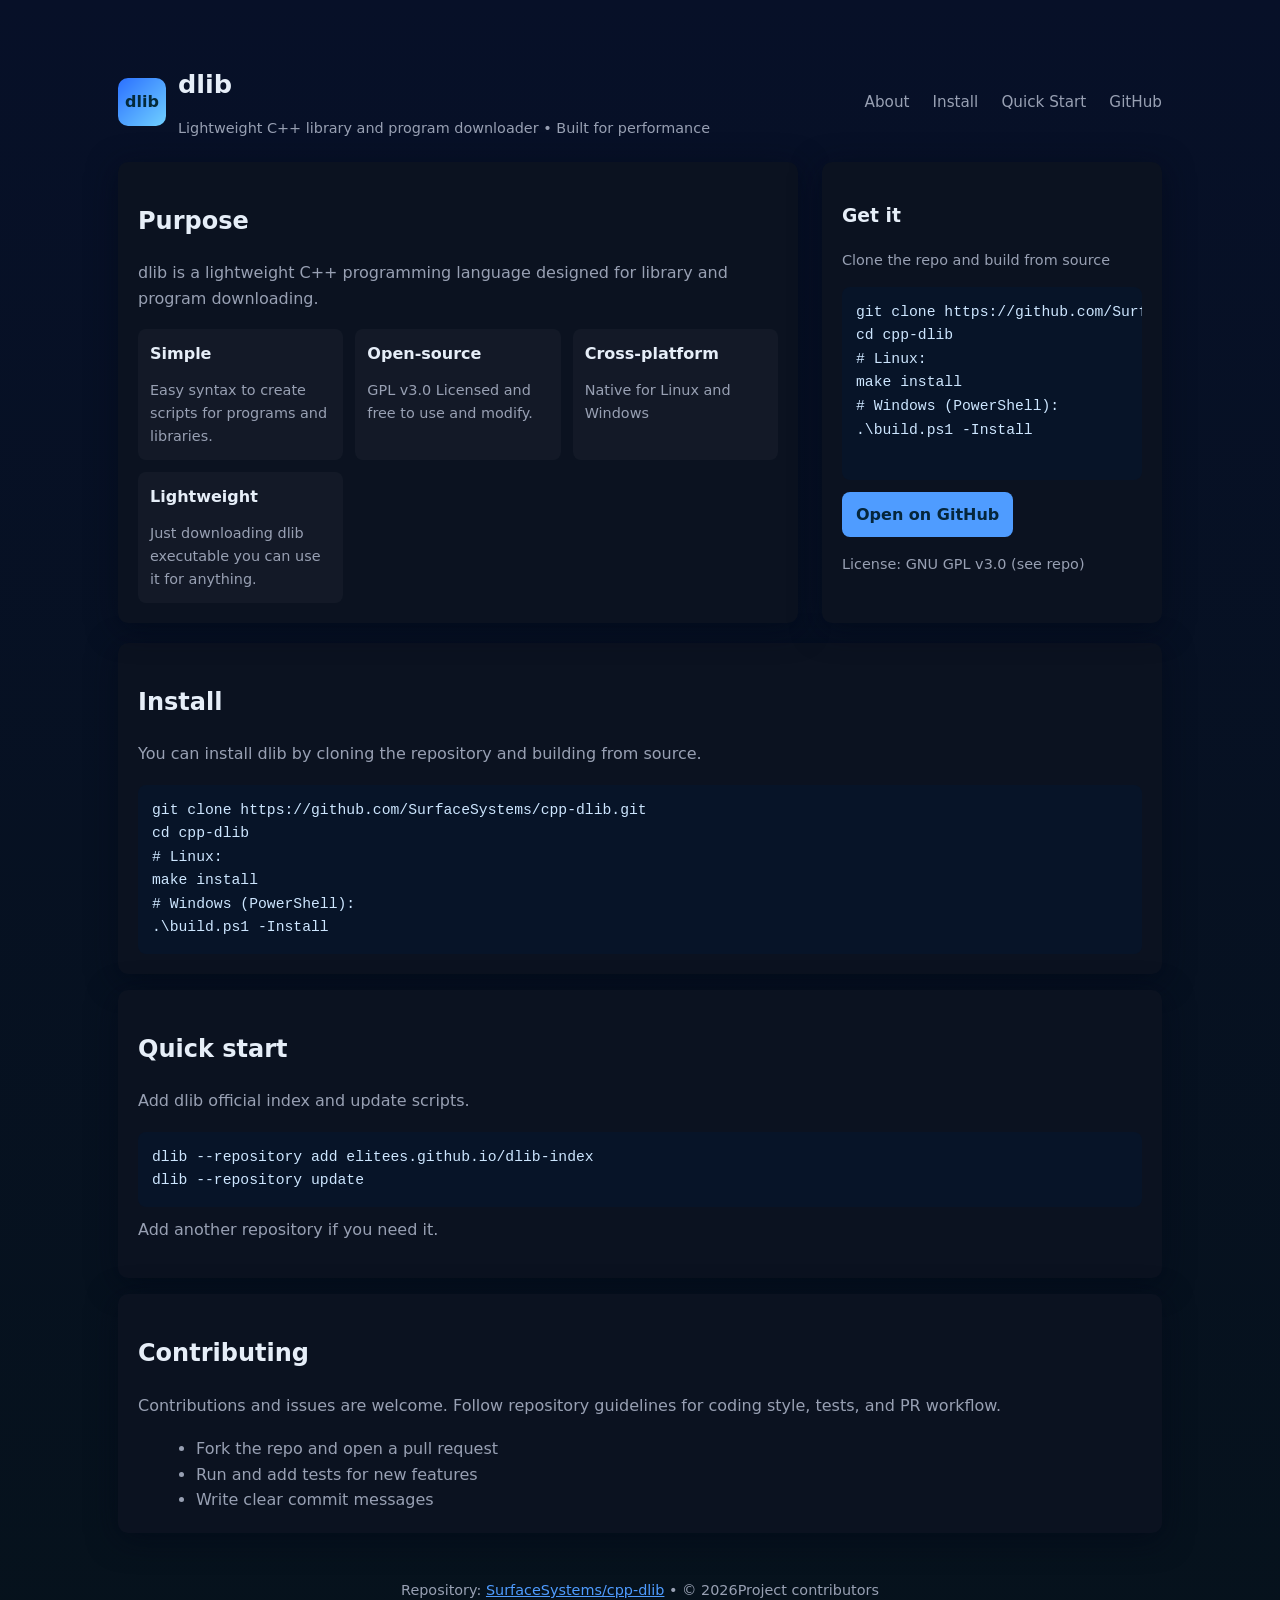
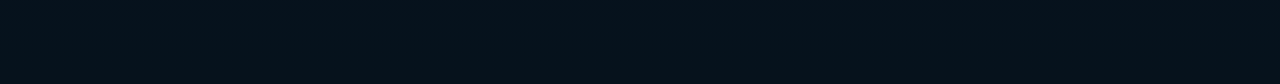
==== index.html @ 7f9338ed "Updated web" ====
<!doctype html>
<html lang="en">
<head>
    <meta charset="utf-8" />
    <meta name="viewport" content="width=device-width,initial-scale=1" />
    <title>dlib</title>
    <meta name="description" content="dlib: lightweight, modern C++ library and program downloader." />
    <style>
        :root{
            --bg:#0f1720; --card:#0b1220; --muted:#98a0b3; --accent:#4f9cff; --glass:rgba(255,255,255,0.03);
            --radius:10px; font-family: Inter, ui-sans-serif, system-ui, -apple-system, "Segoe UI", Roboto, "Helvetica Neue", Arial;
            color-scheme: dark;
        }
        *{box-sizing:border-box}
        body{margin:0;background:linear-gradient(180deg,#071028 0%, #06121c 100%);color:#e6eef8;line-height:1.6}
        .container{max-width:1100px;margin:36px auto;padding:28px}
        header{display:flex;align-items:center;justify-content:space-between;gap:16px}
        .brand{display:flex;align-items:center;gap:12px}
        .logo{width:48px;height:48px;border-radius:10px;background:linear-gradient(135deg,#2b70ff,#70d0ff);display:flex;align-items:center;justify-content:center;font-weight:700;color:#042a3a}
        h1{margin:0;font-size:1.6rem}
        nav a{color:var(--muted);text-decoration:none;margin-left:18px;font-size:0.95rem}
        .hero{display:grid;grid-template-columns:1fr 340px;gap:24px;margin-top:22px}
        .card{background:var(--card);border-radius:var(--radius);padding:20px;box-shadow:0 6px 30px rgba(2,8,23,0.6)}
        .lead{color:var(--muted);margin:12px 0 18px}
        .cta{display:inline-block;background:var(--accent);color:#05263b;padding:10px 14px;border-radius:8px;text-decoration:none;font-weight:600}
        .meta{display:flex;gap:10px;flex-wrap:wrap;margin-top:12px;color:var(--muted);font-size:0.9rem}
        .features{display:grid;grid-template-columns:repeat(auto-fit,minmax(200px,1fr));gap:12px;margin-top:18px}
        .feature{background:var(--glass);padding:12px;border-radius:8px}
        pre{background:#071428;padding:14px;border-radius:8px;overflow:auto;margin:0;color:#cde6ff}
        code{font-family: ui-monospace, SFMono-Regular, Menlo, Monaco, "Roboto Mono", "Liberation Mono", monospace;font-size:0.92rem}
        footer{margin-top:28px;padding:18px 0;color:var(--muted);font-size:0.9rem;text-align:center}
        @media (max-width:880px){.hero{grid-template-columns:1fr}nav a{display:none}}
    </style>
</head>
<body>
    <div class="container">
        <header>
            <div class="brand">
                <div class="logo">dlib</div>
                <div>
                    <h1>dlib</h1>
                    <div class="meta">Lightweight C++ library and program downloader • Built for performance</div>
                </div>
            </div>
            <nav>
                <a href="#about">About</a>
                <a href="#install">Install</a>
                <a href="#quickstart">Quick Start</a>
                <a href="https://github.com/SurfaceSystems/cpp-dlib" target="_blank" rel="noopener">GitHub</a>
            </nav>
        </header>

        <main class="hero">
            <section class="card">
                <h2>Purpose</h2>
                <p class="lead">dlib is a lightweight C++ programming language designed for library and program downloading.</p>

                <div class="features" aria-hidden="false">
                    <div class="feature">
                        <strong>Simple</strong>
                        <div class="meta">Easy syntax to create scripts for programs and libraries.</div>
                    </div>
                    <div class="feature">
                        <strong>Open-source</strong>
                        <div class="meta">GPL v3.0 Licensed and free to use and modify.</div>
                    </div>
                    <div class="feature">
                        <strong>Cross-platform</strong>
                        <div class="meta">Native for Linux and Windows</div>
                    </div>
                    <div class="feature">
                        <strong>Lightweight</strong>
                        <div class="meta">Just downloading dlib executable you can use it for anything.</div>
                    </div>
                </div>
            </section>

            <aside class="card">
                <h3>Get it</h3>
                <p class="meta">Clone the repo and build from source</p>
                <pre><code>git clone https://github.com/SurfaceSystems/cpp-dlib.git
cd cpp-dlib
# Linux:
make install
# Windows (PowerShell):
.\build.ps1 -Install
                </code></pre>

                <p style="margin-top:12px"><a class="cta" href="https://github.com/SurfaceSystems/cpp-dlib" target="_blank" rel="noopener">Open on GitHub</a></p>
                <div style="margin-top:14px;color:var(--muted);font-size:0.9rem">
                    License: GNU GPL v3.0 (see repo)
                </div>
            </aside>
        </main>

        <section id="install" class="card" style="margin-top:20px">
            <h2>Install</h2>
            <p class="lead">You can install dlib by cloning the repository and building from source.</p>

            <pre><code>git clone https://github.com/SurfaceSystems/cpp-dlib.git
cd cpp-dlib
# Linux:
make install
# Windows (PowerShell):
.\build.ps1 -Install</code></pre>
        </section>

        <section id="quickstart" class="card" style="margin-top:16px">
            <h2>Quick start</h2>
            <p class="lead">Add dlib official index and update scripts.</p>

            <pre><code>dlib --repository add elitees.github.io/dlib-index
dlib --repository update</code></pre>

            <p style="margin-top:10px;color:var(--muted)">Add another repository if you need it.</p>
        </section>

        <section id="contribute" class="card" style="margin-top:16px">
            <h2>Contributing</h2>
            <p class="lead">Contributions and issues are welcome. Follow repository guidelines for coding style, tests, and PR workflow.</p>
            <ul style="margin:8px 0 0 18px;color:var(--muted)">
                <li>Fork the repo and open a pull request</li>
                <li>Run and add tests for new features</li>
                <li>Write clear commit messages</li>
            </ul>
        </section>

        <footer>
            Repository: <a href="https://github.com/SurfaceSystems/cpp-dlib" target="_blank" rel="noopener" style="color:var(--accent)">SurfaceSystems/cpp-dlib</a>
 • © 2026Project contributors
        </footer>
    </div>
</body>
</html>
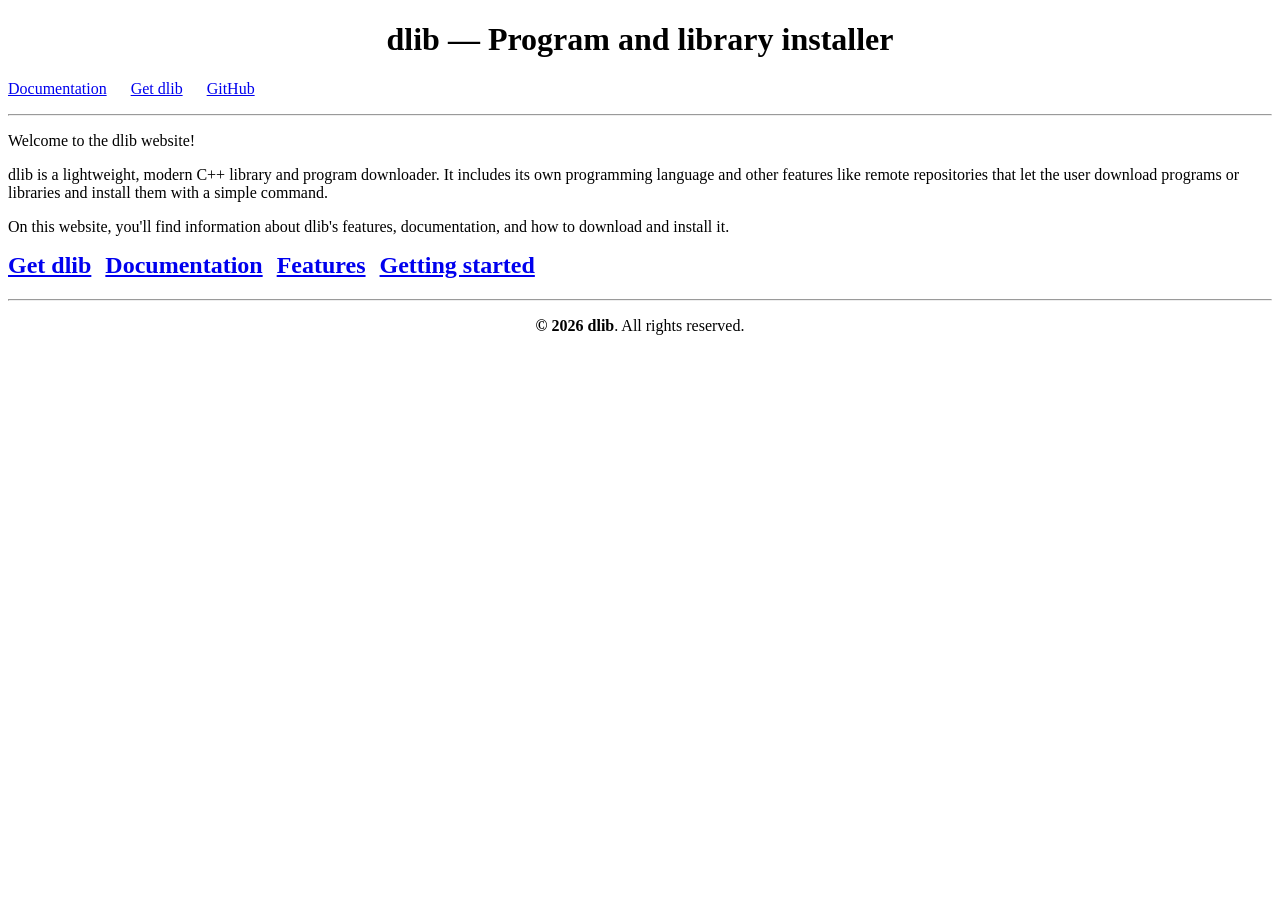
==== commit 0707d363: "fix: update links so they work on github pages" ====
--- a/index.html
+++ b/index.html
@@ -1,134 +1,39 @@
 <!doctype html>
 <html lang="en">
-<head>
-    <meta charset="utf-8" />
-    <meta name="viewport" content="width=device-width,initial-scale=1" />
-    <title>dlib</title>
-    <meta name="description" content="dlib: lightweight, modern C++ library and program downloader." />
-    <style>
-        :root{
-            --bg:#0f1720; --card:#0b1220; --muted:#98a0b3; --accent:#4f9cff; --glass:rgba(255,255,255,0.03);
-            --radius:10px; font-family: Inter, ui-sans-serif, system-ui, -apple-system, "Segoe UI", Roboto, "Helvetica Neue", Arial;
-            color-scheme: dark;
-        }
-        *{box-sizing:border-box}
-        body{margin:0;background:linear-gradient(180deg,#071028 0%, #06121c 100%);color:#e6eef8;line-height:1.6}
-        .container{max-width:1100px;margin:36px auto;padding:28px}
-        header{display:flex;align-items:center;justify-content:space-between;gap:16px}
-        .brand{display:flex;align-items:center;gap:12px}
-        .logo{width:48px;height:48px;border-radius:10px;background:linear-gradient(135deg,#2b70ff,#70d0ff);display:flex;align-items:center;justify-content:center;font-weight:700;color:#042a3a}
-        h1{margin:0;font-size:1.6rem}
-        nav a{color:var(--muted);text-decoration:none;margin-left:18px;font-size:0.95rem}
-        .hero{display:grid;grid-template-columns:1fr 340px;gap:24px;margin-top:22px}
-        .card{background:var(--card);border-radius:var(--radius);padding:20px;box-shadow:0 6px 30px rgba(2,8,23,0.6)}
-        .lead{color:var(--muted);margin:12px 0 18px}
-        .cta{display:inline-block;background:var(--accent);color:#05263b;padding:10px 14px;border-radius:8px;text-decoration:none;font-weight:600}
-        .meta{display:flex;gap:10px;flex-wrap:wrap;margin-top:12px;color:var(--muted);font-size:0.9rem}
-        .features{display:grid;grid-template-columns:repeat(auto-fit,minmax(200px,1fr));gap:12px;margin-top:18px}
-        .feature{background:var(--glass);padding:12px;border-radius:8px}
-        pre{background:#071428;padding:14px;border-radius:8px;overflow:auto;margin:0;color:#cde6ff}
-        code{font-family: ui-monospace, SFMono-Regular, Menlo, Monaco, "Roboto Mono", "Liberation Mono", monospace;font-size:0.92rem}
-        footer{margin-top:28px;padding:18px 0;color:var(--muted);font-size:0.9rem;text-align:center}
-        @media (max-width:880px){.hero{grid-template-columns:1fr}nav a{display:none}}
-    </style>
-</head>
-<body>
-    <div class="container">
-        <header>
-            <div class="brand">
-                <div class="logo">dlib</div>
-                <div>
-                    <h1>dlib</h1>
-                    <div class="meta">Lightweight C++ library and program downloader • Built for performance</div>
-                </div>
-            </div>
-            <nav>
-                <a href="#about">About</a>
-                <a href="#install">Install</a>
-                <a href="#quickstart">Quick Start</a>
-                <a href="https://github.com/SurfaceSystems/cpp-dlib" target="_blank" rel="noopener">GitHub</a>
-            </nav>
-        </header>
+    <head>
+        <meta charset="utf-8" />
+        <meta name="viewport" content="width=device-width,initial-scale=1" />
+        <title>dlib</title>
+        <meta name="description" content="dlib: lightweight, modern C++ library and program downloader." />
+    
+        <link rel="stylesheet" href="css/index.css" />
+    </head>
+    <body>
+        <center>
+            <h1>dlib — Program and library installer</h1>
+        </center>
+        <nav>
+            <ul>
+                <li><a href="docs/">Documentation</a></li>
+                <li><a href="get/">Get dlib</a></li>
+                <li><a href="https://github.com/SurfaceSystems/cpp-dlib">GitHub</a></li>
+            </ul>
+        </nav>
 
-        <main class="hero">
-            <section class="card">
-                <h2>Purpose</h2>
-                <p class="lead">dlib is a lightweight C++ programming language designed for library and program downloading.</p>
+        <hr>
 
-                <div class="features" aria-hidden="false">
-                    <div class="feature">
-                        <strong>Simple</strong>
-                        <div class="meta">Easy syntax to create scripts for programs and libraries.</div>
-                    </div>
-                    <div class="feature">
-                        <strong>Open-source</strong>
-                        <div class="meta">GPL v3.0 Licensed and free to use and modify.</div>
-                    </div>
-                    <div class="feature">
-                        <strong>Cross-platform</strong>
-                        <div class="meta">Native for Linux and Windows</div>
-                    </div>
-                    <div class="feature">
-                        <strong>Lightweight</strong>
-                        <div class="meta">Just downloading dlib executable you can use it for anything.</div>
-                    </div>
-                </div>
-            </section>
+        <p>Welcome to the dlib website!</p>
+        <p>dlib is a lightweight, modern C++ library and program downloader. It includes its own programming language and other features like remote repositories that let the user download programs or libraries and install them with a simple command.</p>
 
-            <aside class="card">
-                <h3>Get it</h3>
-                <p class="meta">Clone the repo and build from source</p>
-                <pre><code>git clone https://github.com/SurfaceSystems/cpp-dlib.git
-cd cpp-dlib
-# Linux:
-make install
-# Windows (PowerShell):
-.\build.ps1 -Install
-                </code></pre>
+        <p>On this website, you'll find information about dlib's features, documentation, and how to download and install it.</p>
 
-                <p style="margin-top:12px"><a class="cta" href="https://github.com/SurfaceSystems/cpp-dlib" target="_blank" rel="noopener">Open on GitHub</a></p>
-                <div style="margin-top:14px;color:var(--muted);font-size:0.9rem">
-                    License: GNU GPL v3.0 (see repo)
-                </div>
-            </aside>
-        </main>
-
-        <section id="install" class="card" style="margin-top:20px">
-            <h2>Install</h2>
-            <p class="lead">You can install dlib by cloning the repository and building from source.</p>
-
-            <pre><code>git clone https://github.com/SurfaceSystems/cpp-dlib.git
-cd cpp-dlib
-# Linux:
-make install
-# Windows (PowerShell):
-.\build.ps1 -Install</code></pre>
-        </section>
-
-        <section id="quickstart" class="card" style="margin-top:16px">
-            <h2>Quick start</h2>
-            <p class="lead">Add dlib official index and update scripts.</p>
-
-            <pre><code>dlib --repository add elitees.github.io/dlib-index
-dlib --repository update</code></pre>
-
-            <p style="margin-top:10px;color:var(--muted)">Add another repository if you need it.</p>
-        </section>
-
-        <section id="contribute" class="card" style="margin-top:16px">
-            <h2>Contributing</h2>
-            <p class="lead">Contributions and issues are welcome. Follow repository guidelines for coding style, tests, and PR workflow.</p>
-            <ul style="margin:8px 0 0 18px;color:var(--muted)">
-                <li>Fork the repo and open a pull request</li>
-                <li>Run and add tests for new features</li>
-                <li>Write clear commit messages</li>
-            </ul>
-        </section>
+        <a href="/get/" class="list"><h2>Get dlib</h2></a> <a href="/docs/" class="list"><h2>Documentation</h2></a> <a href="/features/" class="list"><h2>Features</h2></a>  <a href="/docs/getting-started/" class="list"><h2>Getting started</h2></a>
 
         <footer>
-            Repository: <a href="https://github.com/SurfaceSystems/cpp-dlib" target="_blank" rel="noopener" style="color:var(--accent)">SurfaceSystems/cpp-dlib</a>
- • © 2026Project contributors
+            <hr>
+            <center>
+                <p><b>&copy; 2026 dlib</b>. All rights reserved.</p>
+            </center>
         </footer>
-    </div>
-</body>
+    </body>
 </html>
--- a/css/index.css
+++ b/css/index.css
@@ -0,0 +1,22 @@
+nav ul {
+    list-style: none;
+    padding: 0;
+}
+
+nav ul li {
+    display: inline-block;
+    margin-right: 20px;
+}
+
+body a.list {
+    display: inline-block;
+    margin-right: 10px;
+}
+
+body a.list h2 {
+    margin: 0;
+}
+
+footer {
+    margin-top: 20px;
+}
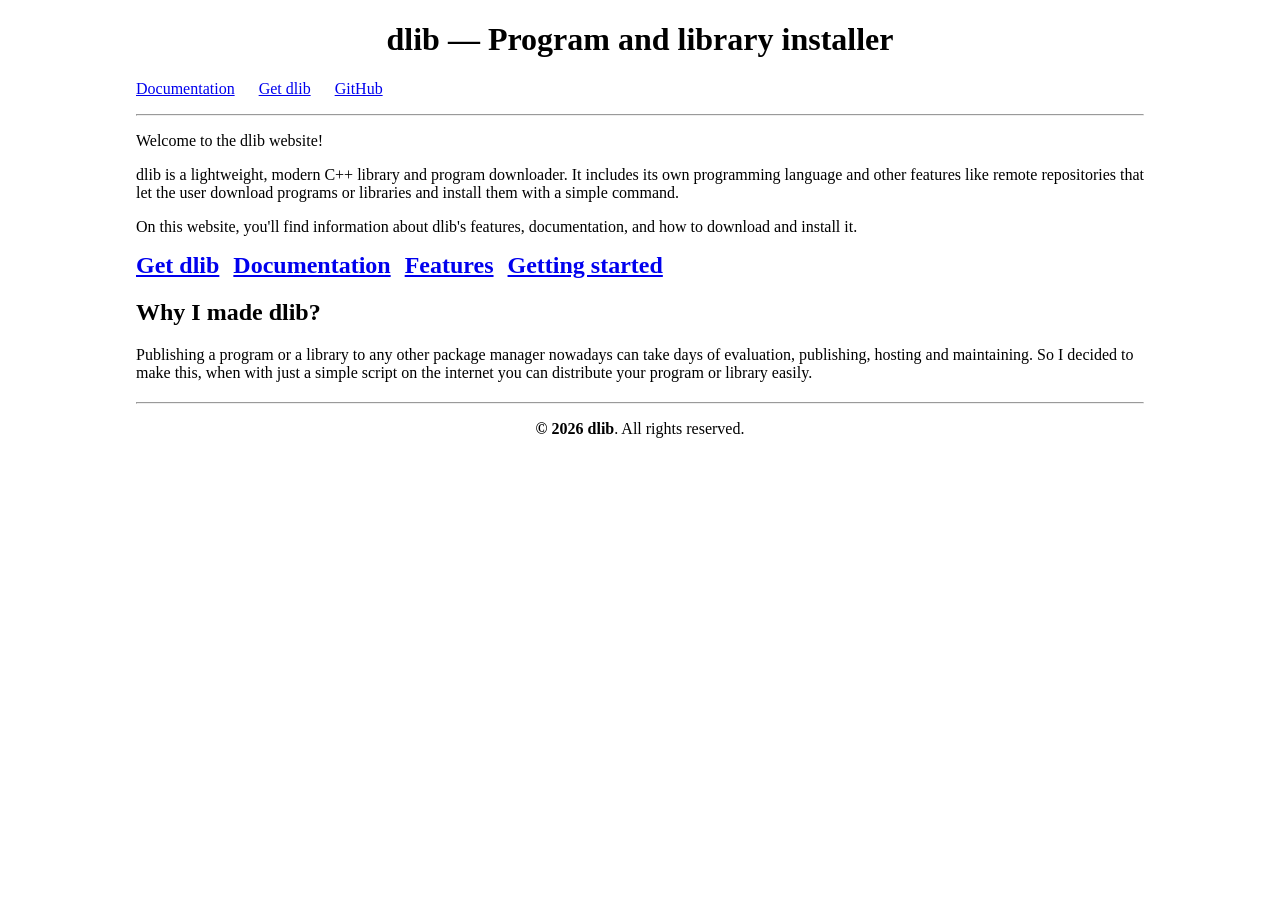
==== commit 0494d80a: "Updated css and index.html file" ====
--- a/index.html
+++ b/index.html
@@ -29,6 +29,9 @@
 
         <a href="/get/" class="list"><h2>Get dlib</h2></a> <a href="/docs/" class="list"><h2>Documentation</h2></a> <a href="/features/" class="list"><h2>Features</h2></a>  <a href="/docs/getting-started/" class="list"><h2>Getting started</h2></a>
 
+        <h2>Why I made dlib?</h2>
+        <p>Publishing a program or a library to any other package manager nowadays can take days of evaluation, publishing, hosting and maintaining. So I decided to make this, when with just a simple script on the internet you can distribute your program or library easily.</p>
+
         <footer>
             <hr>
             <center>
--- a/css/index.css
+++ b/css/index.css
@@ -1,3 +1,8 @@
+html {
+    margin-right: 10%;
+    margin-left: 10%;
+}
+
 nav ul {
     list-style: none;
     padding: 0;
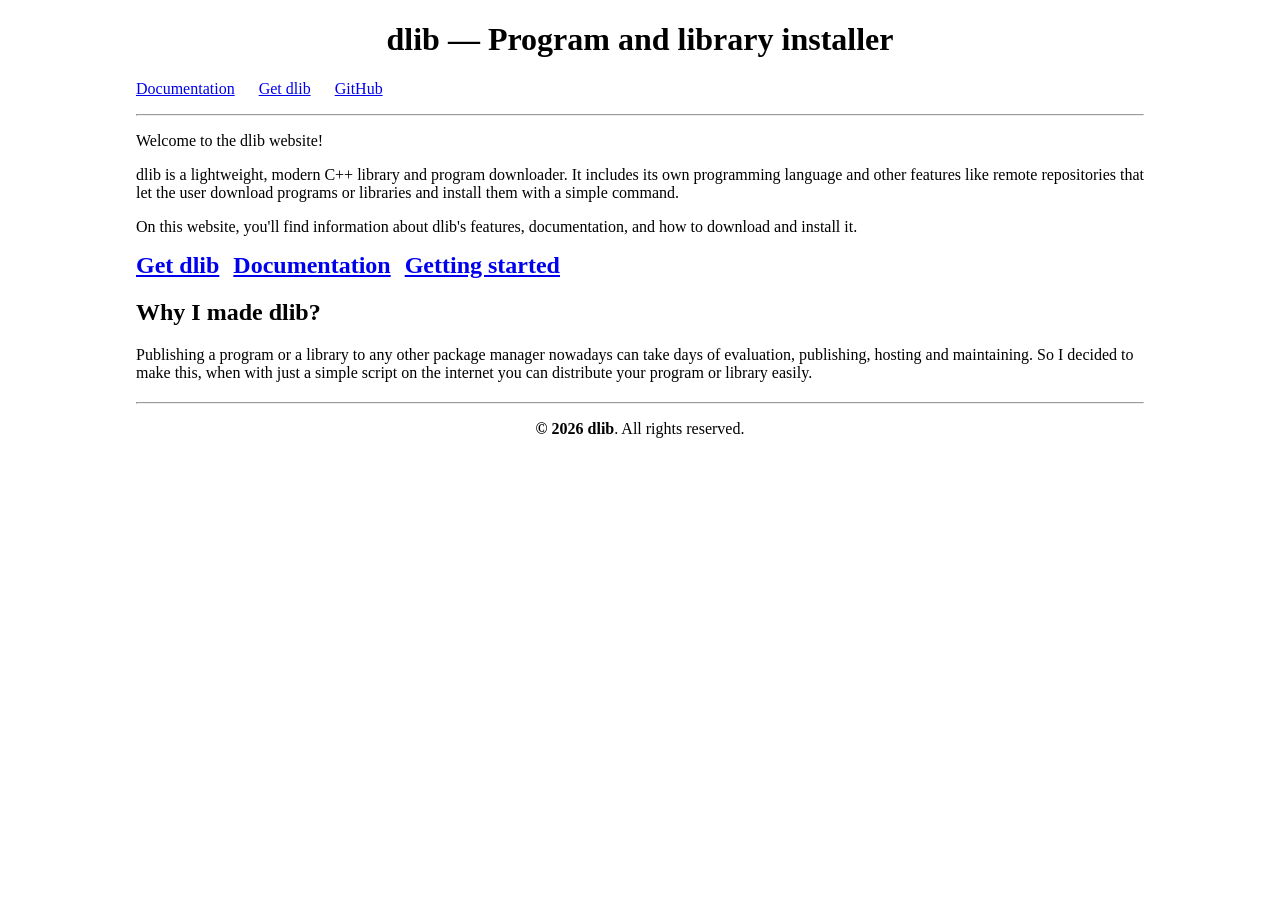
==== commit 549a75ae: "Fixed broken links at index.html" ====
--- a/index.html
+++ b/index.html
@@ -27,7 +27,7 @@
 
         <p>On this website, you'll find information about dlib's features, documentation, and how to download and install it.</p>
 
-        <a href="/get/" class="list"><h2>Get dlib</h2></a> <a href="/docs/" class="list"><h2>Documentation</h2></a> <a href="/features/" class="list"><h2>Features</h2></a>  <a href="/docs/getting-started/" class="list"><h2>Getting started</h2></a>
+        <a href="get/" class="list"><h2>Get dlib</h2></a> <a href="docs/" class="list"><h2>Documentation</h2></a>  <a href="docs/getting-started/" class="list"><h2>Getting started</h2></a>
 
         <h2>Why I made dlib?</h2>
         <p>Publishing a program or a library to any other package manager nowadays can take days of evaluation, publishing, hosting and maintaining. So I decided to make this, when with just a simple script on the internet you can distribute your program or library easily.</p>
